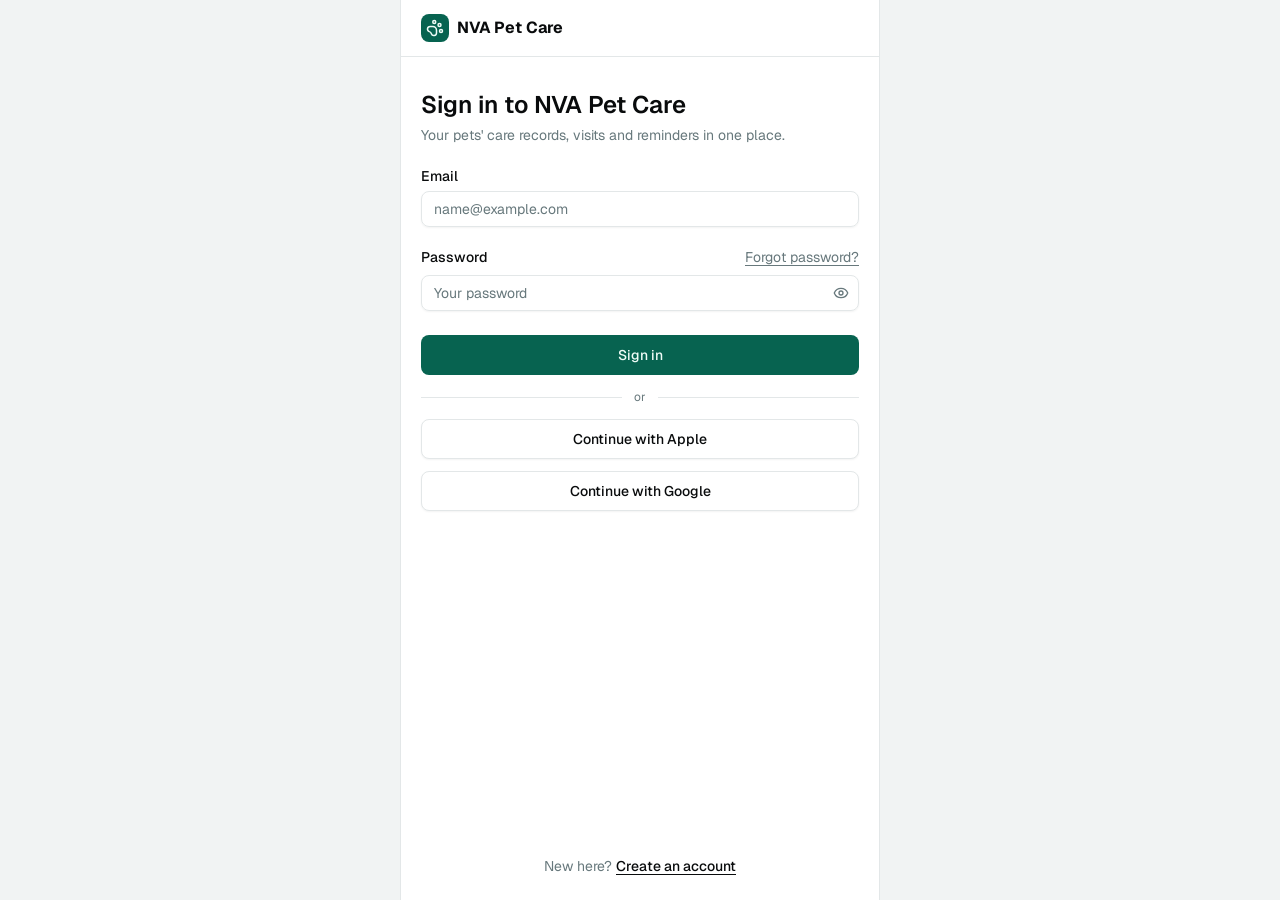
==== index.html @ 175a1b20 "test version commit" ====
<!DOCTYPE html>
<html lang="en">
<head>
  <meta charset="utf-8">
  <meta name="viewport" content="width=device-width, initial-scale=1, viewport-fit=cover">
  <title>Sign in · NVA Pet Care</title>
  <link rel="preconnect" href="https://fonts.googleapis.com">
  <link rel="preconnect" href="https://fonts.gstatic.com" crossorigin>
  <link href="https://fonts.googleapis.com/css2?family=Geist:wght@400;500;600;700;800&display=swap" rel="stylesheet">
  <link rel="stylesheet" href="styles.css">
</head>
<body>
  <div class="app">
    <header class="app-header">
      <a class="brand" href="index.html">
        <span class="brand-mark"><i data-icon="paw-print" data-size="18"></i></span>
        <span class="brand-name">NVA Pet Care</span>
      </a>
      <span style="width:44px;height:44px" aria-hidden="true"></span>
    </header>

    <main class="app-main">
      <!-- Returning user heading -->
      <div data-show="returning" style="display:flex;flex-direction:column;align-items:center;gap:12px;text-align:center">
        <div class="avatar" aria-hidden="true">LM</div>
        <div style="display:flex;flex-direction:column;gap:4px">
          <h1 class="h3">Welcome back, Lucy</h1>
          <p class="muted text-sm" style="margin:0">Sign in to see Waffles' visits and reminders.</p>
        </div>
      </div>

      <!-- New user heading -->
      <div data-show="new" style="display:flex;flex-direction:column;gap:4px">
        <h1 class="h3">Sign in to NVA Pet Care</h1>
        <p class="muted text-sm" style="margin:0">Your pets' care records, visits and reminders in one place.</p>
      </div>

      <form id="signin-form" novalidate style="display:flex;flex-direction:column;gap:24px">
        <div id="form-alert" class="form-alert" role="alert" hidden></div>

        <div class="field-group">
          <!-- Returning: email is remembered -->
          <div class="field" data-show="returning">
            <span class="label" id="email-r-label">Email</span>
            <div class="readonly-email" aria-labelledby="email-r-label">
              <span id="email-r">lucy@example.com</span>
              <button type="button" class="btn btn--link btn--sm" id="not-you">Not you?</button>
            </div>
          </div>

          <!-- New: email input -->
          <div class="field" data-show="new">
            <label class="label" for="email">Email</label>
            <input class="input" id="email" name="email" type="email" placeholder="name@example.com"
                   autocomplete="email" inputmode="email" aria-describedby="email-error">
            <p class="field-error" id="email-error" hidden></p>
          </div>

          <div class="field">
            <div class="field-row">
              <label class="label" for="password">Password</label>
              <a href="#forgot" class="link-muted" data-toast="We'll email you a link to reset your password.">Forgot password?</a>
            </div>
            <div class="input-wrap">
              <input class="input" id="password" name="password" type="password" placeholder="Your password"
                     autocomplete="current-password" aria-describedby="password-error">
              <button type="button" class="reveal" id="reveal" aria-label="Show password" aria-pressed="false">
                <i data-icon="eye" data-size="16"></i>
              </button>
            </div>
            <p class="field-error" id="password-error" hidden></p>
          </div>
        </div>

        <div style="display:flex;flex-direction:column;gap:12px">
          <button type="submit" class="btn btn--primary btn--lg btn--block" id="submit">Sign in</button>
          <div class="separator" role="presentation"><span>or</span></div>
          <button type="button" class="btn btn--outline btn--lg btn--block" data-sso="Apple">Continue with Apple</button>
          <button type="button" class="btn btn--outline btn--lg btn--block" data-sso="Google">Continue with Google</button>
        </div>
      </form>

      <p class="muted text-sm" style="margin:auto 0 0;text-align:center">
        New here? <a href="#create-account" class="link-strong" data-toast="Account creation isn't part of this prototype yet.">Create an account</a>
      </p>
    </main>
  </div>

  <div class="toast-region" aria-live="polite"></div>

  <script src="icons.js"></script>
  <script src="app.js"></script>
</body>
</html>
---- styles.css ----
/* NVA Pet Care — login sample pages
   Plain CSS port of the Syrup Design System tokens (shadcn-style) used on the canvas. */

/* ---------- Tokens ---------- */
:root {
  /* Primitives used by the semantic tokens below */
  --brand-50: oklch(98% 0.0152 171.07);
  --brand-700: oklch(44.66% 0.0834 173.18);
  --brand-800: oklch(37.69% 0.0677 172.92);
  --mist-100: oklch(96.3% 0.002 197.1);
  --mist-200: oklch(92.5% 0.005 214.3);
  --mist-400: oklch(72.3% 0.014 214.4);
  --mist-500: oklch(56% 0.021 213.5);
  --mist-800: oklch(27.5% 0.011 216.9);
  --mist-900: oklch(21.8% 0.008 223.9);
  --mist-950: oklch(14.8% 0.004 228.8);
  --zinc-100: oklch(96.7% 0.001 286.375);
  --zinc-900: oklch(21% 0.006 285.885);
  --red-600: oklch(57.7% 0.245 27.325);

  /* Semantic (light) */
  --background: #fff;
  --foreground: var(--mist-950);
  --card: #fff;
  --card-foreground: var(--mist-950);
  --primary: var(--brand-700);
  --primary-foreground: var(--brand-50);
  --secondary: var(--zinc-100);
  --secondary-foreground: var(--zinc-900);
  --muted: var(--mist-100);
  --muted-foreground: var(--mist-500);
  --accent: var(--mist-100);
  --accent-foreground: var(--mist-900);
  --destructive: var(--red-600);
  --border: var(--mist-200);
  --input: var(--mist-200);
  --ring: var(--mist-400);

  --spacing: 0.25rem;
  --radius: 0.625rem;
  --shadow-xs: 0 1px 2px 0 rgb(0 0 0 / 0.05);
  --shadow-sm: 0 1px 3px 0 rgb(0 0 0 / 0.1), 0 1px 2px -1px rgb(0 0 0 / 0.1);
  --shadow-lg: 0 10px 15px -3px rgb(0 0 0 / 0.1), 0 4px 6px -4px rgb(0 0 0 / 0.1);
  --ease: cubic-bezier(0.4, 0, 0.2, 1);
  --font-ui: "Geist", ui-sans-serif, system-ui, sans-serif;
}

/* ---------- Base ---------- */
*, *::before, *::after { box-sizing: border-box; }
html, body { height: 100%; }
body {
  margin: 0;
  background: var(--background);
  color: var(--foreground);
  font-family: var(--font-ui);
  font-size: 14px;
  line-height: 20px;
  -webkit-font-smoothing: antialiased;
}
button, input { font: inherit; color: inherit; }
a { color: var(--foreground); }
a:hover { color: var(--muted-foreground); }
svg.icon { flex-shrink: 0; display: block; }
.sr-only {
  position: absolute; width: 1px; height: 1px; padding: 0; margin: -1px;
  overflow: hidden; clip: rect(0 0 0 0); white-space: nowrap; border: 0;
}
[hidden] { display: none !important; }

.h3 { font-size: 24px; line-height: 32px; font-weight: 600; margin: 0; }
.muted { color: var(--muted-foreground); }
.text-sm { font-size: 14px; line-height: 20px; }

/* ---------- App shell (mobile-first, 390px design width) ---------- */
.app {
  min-height: 100dvh;
  max-width: 480px;
  margin: 0 auto;
  display: flex;
  flex-direction: column;
  background: var(--background);
}
@media (min-width: 481px) {
  body { background: var(--muted); }
  .app { border-inline: 1px solid var(--border); }
}

.app-header {
  position: sticky; top: 0; z-index: 10;
  display: flex; align-items: center; justify-content: space-between;
  min-height: 57px;
  padding: 6px 10px 6px 20px;
  border-bottom: 1px solid var(--border);
  background: var(--background);
}
.brand { display: flex; align-items: center; gap: 8px; text-decoration: none; }
.brand-mark {
  display: flex; align-items: center; justify-content: center;
  width: 28px; height: 28px;
  border-radius: calc(var(--radius) * 0.8);
  background: var(--primary); color: var(--primary-foreground);
}
.brand-name { font-size: 16px; font-weight: 700; letter-spacing: -0.01em; color: var(--foreground); }
.header-actions { display: flex; align-items: center; gap: 2px; }

.app-main {
  flex-grow: 1;
  display: flex; flex-direction: column;
  gap: calc(var(--spacing) * 6);
  padding: calc(var(--spacing) * 8) calc(var(--spacing) * 5) calc(var(--spacing) * 6);
}
.app-main--home { gap: calc(var(--spacing) * 5); padding: calc(var(--spacing) * 6) calc(var(--spacing) * 5); }

/* ---------- Button ---------- */
.btn {
  display: inline-flex; align-items: center; justify-content: center; gap: 8px;
  height: 36px; padding: 0 16px;
  border: 1px solid transparent;
  border-radius: calc(var(--radius) * 0.8);
  font-size: 14px; font-weight: 500; white-space: nowrap;
  text-decoration: none; cursor: pointer;
  transition: background-color 150ms var(--ease), color 150ms var(--ease), box-shadow 150ms var(--ease);
  outline: none;
}
.btn:focus-visible { box-shadow: 0 0 0 3px color-mix(in oklab, var(--ring) 50%, transparent); border-color: var(--ring); }
.btn:disabled { opacity: 0.5; pointer-events: none; }
.btn--primary { background: var(--primary); color: var(--primary-foreground); }
.btn--primary:hover { background: color-mix(in oklab, var(--primary) 90%, transparent); color: var(--primary-foreground); }
.btn--outline { background: var(--background); border-color: var(--border); box-shadow: var(--shadow-xs); color: var(--foreground); }
.btn--outline:hover { background: var(--accent); color: var(--accent-foreground); }
.btn--ghost { background: transparent; color: var(--foreground); }
.btn--ghost:hover { background: var(--accent); color: var(--accent-foreground); }
.btn--link { background: transparent; color: var(--primary); padding: 0 8px; text-decoration: underline; text-underline-offset: 4px; }
.btn--link:hover { color: var(--primary); text-decoration-thickness: 2px; }
.btn--sm { height: 32px; padding: 0 12px; gap: 6px; }
.btn--lg { height: 40px; padding: 0 24px; }
.btn--icon { width: 44px; height: 44px; padding: 0; }
.btn--block { width: 100%; }
.btn .spinner {
  width: 16px; height: 16px; border-radius: 50%;
  border: 2px solid currentColor; border-right-color: transparent;
  animation: spin 0.7s linear infinite;
}
@keyframes spin { to { transform: rotate(360deg); } }

/* ---------- Form fields ---------- */
.field-group { display: flex; flex-direction: column; gap: calc(var(--spacing) * 5); }
.field { display: flex; flex-direction: column; gap: 8px; }
.field-row { display: flex; align-items: center; justify-content: space-between; }
.label { font-size: 14px; line-height: 1; font-weight: 500; }
.input {
  width: 100%; height: 36px; padding: 4px 12px;
  border: 1px solid var(--input);
  border-radius: calc(var(--radius) * 0.8);
  background: transparent;
  box-shadow: var(--shadow-xs);
  font-size: 16px; /* 16px avoids iOS zoom; drops to 14px on wider screens */
  outline: none;
  transition: border-color 150ms var(--ease), box-shadow 150ms var(--ease);
}
@media (min-width: 768px) { .input { font-size: 14px; } }
.input::placeholder { color: var(--muted-foreground); }
.input:focus-visible { border-color: var(--ring); box-shadow: 0 0 0 3px color-mix(in oklab, var(--ring) 50%, transparent); }
.input[aria-invalid="true"] { border-color: var(--destructive); }
.input[aria-invalid="true"]:focus-visible { box-shadow: 0 0 0 3px color-mix(in oklab, var(--destructive) 20%, transparent); }
.field-error { margin: 0; font-size: 14px; color: var(--destructive); }

.input-wrap { position: relative; }
.input-wrap .input { padding-right: 40px; }
.input-wrap .reveal {
  position: absolute; right: 2px; top: 2px;
  width: 32px; height: 32px; padding: 0;
  display: flex; align-items: center; justify-content: center;
  border: 0; border-radius: calc(var(--radius) * 0.6);
  background: transparent; color: var(--muted-foreground); cursor: pointer;
}
.input-wrap .reveal:hover { color: var(--foreground); }
.input-wrap .reveal:focus-visible { outline: 2px solid var(--ring); }

.readonly-email {
  display: flex; align-items: center; justify-content: space-between; gap: 8px;
  height: 36px; padding: 0 2px 0 12px;
  border: 1px solid var(--input);
  border-radius: calc(var(--radius) * 0.8);
  background: var(--muted); font-size: 14px;
}

.link-muted { font-size: 14px; color: var(--muted-foreground); text-decoration: underline; text-underline-offset: 3px; }
.link-strong { color: var(--foreground); font-weight: 500; text-decoration: underline; text-underline-offset: 3px; }

.separator { display: flex; align-items: center; gap: 12px; color: var(--muted-foreground); font-size: 12px; }
.separator::before, .separator::after { content: ""; flex: 1; height: 1px; background: var(--border); }

.form-alert {
  padding: 10px 12px; border-radius: var(--radius);
  border: 1px solid color-mix(in oklab, var(--destructive) 30%, transparent);
  background: color-mix(in oklab, var(--destructive) 6%, transparent);
  color: var(--destructive); font-size: 14px;
}

/* ---------- Avatar ---------- */
.avatar {
  display: flex; align-items: center; justify-content: center;
  width: 48px; height: 48px; border-radius: 9999px;
  background: var(--muted); font-size: 16px; font-weight: 500;
}

/* ---------- Card ---------- */
.card {
  display: flex; flex-direction: column; gap: 16px;
  padding: 16px 0;
  border: 1px solid var(--border);
  border-radius: calc(var(--radius) * 1.4);
  background: var(--card); color: var(--card-foreground);
  box-shadow: var(--shadow-xs);
}
.card-header { display: grid; grid-template-columns: 1fr auto; gap: 4px 12px; padding: 0 16px; }
.card-title { margin: 0; font-size: 16px; line-height: 1.2; font-weight: 600; }
.card-description { margin: 0; grid-column: 1; font-size: 14px; color: var(--muted-foreground); }
.card-action { grid-column: 2; grid-row: 1 / span 2; align-self: start; }
.card-content { padding: 0 16px; }
.card-footer { display: flex; gap: 8px; padding: 12px 16px 0; border-top: 1px solid var(--border); }
a.card { text-decoration: none; transition: background-color 150ms var(--ease); }
a.card:hover { background: var(--accent); color: var(--card-foreground); }

.pet-row { display: flex; align-items: center; gap: 14px; }
.pet-photo {
  flex-shrink: 0; display: flex; flex-direction: column; align-items: center; justify-content: center; gap: 2px;
  width: 64px; height: 64px; border-radius: calc(var(--radius) * 1.4);
  background: var(--muted); color: var(--muted-foreground); font-size: 10px;
}
.pet-meta { display: flex; flex-direction: column; gap: 2px; flex-grow: 1; }
.pet-name { font-size: 16px; font-weight: 600; }
.pet-sub { font-size: 13px; color: var(--muted-foreground); }

.meta-list { display: flex; flex-direction: column; gap: 6px; font-size: 14px; }
.meta-list span { display: flex; align-items: center; gap: 8px; }
.meta-list .icon { color: var(--muted-foreground); }

/* ---------- Badge ---------- */
.badge {
  display: inline-flex; align-items: center; gap: 4px;
  height: 22px; padding: 0 8px;
  border: 1px solid transparent; border-radius: 9999px;
  font-size: 12px; font-weight: 500; white-space: nowrap;
}
.badge--secondary { background: var(--secondary); color: var(--secondary-foreground); }
.badge--outline { border-color: var(--border); color: var(--foreground); }

/* ---------- Alert ---------- */
.alert {
  display: grid; grid-template-columns: 18px 1fr; gap: 2px 12px;
  padding: 12px 16px;
  border: 1px solid var(--border); border-radius: var(--radius);
  background: var(--card);
}
.alert .icon { grid-row: 1 / span 2; margin-top: 1px; }
.alert-title { margin: 0; font-size: 14px; font-weight: 500; }
.alert-description { margin: 0; font-size: 14px; color: var(--muted-foreground); }

/* ---------- Bottom tab bar ---------- */
.tabbar {
  position: sticky; bottom: 0;
  display: grid; grid-template-columns: repeat(4, 1fr);
  padding: 6px 4px calc(6px + env(safe-area-inset-bottom));
  border-top: 1px solid var(--border);
  background: var(--background);
}
.tabbar a {
  display: flex; flex-direction: column; align-items: center; justify-content: center; gap: 2px;
  min-height: 44px; font-size: 11px; color: var(--muted-foreground); text-decoration: none;
}
.tabbar a[aria-current="page"] { color: var(--foreground); font-weight: 600; }
.tabbar a:hover { color: var(--foreground); }

/* ---------- Toast ---------- */
.toast-region {
  position: fixed; left: 50%; bottom: 88px; transform: translateX(-50%);
  width: min(358px, calc(100vw - 32px));
  display: flex; flex-direction: column; gap: 8px; z-index: 50; pointer-events: none;
}
.toast {
  padding: 12px 16px;
  border: 1px solid var(--border); border-radius: var(--radius);
  background: var(--background); box-shadow: var(--shadow-lg);
  font-size: 14px;
  animation: toast-in 200ms var(--ease);
}
.toast.is-leaving { opacity: 0; transform: translateY(8px); transition: opacity 200ms, transform 200ms; }
@keyframes toast-in { from { opacity: 0; transform: translateY(8px); } }

@media (prefers-reduced-motion: reduce) {
  *, *::before, *::after { animation: none !important; transition: none !important; }
}
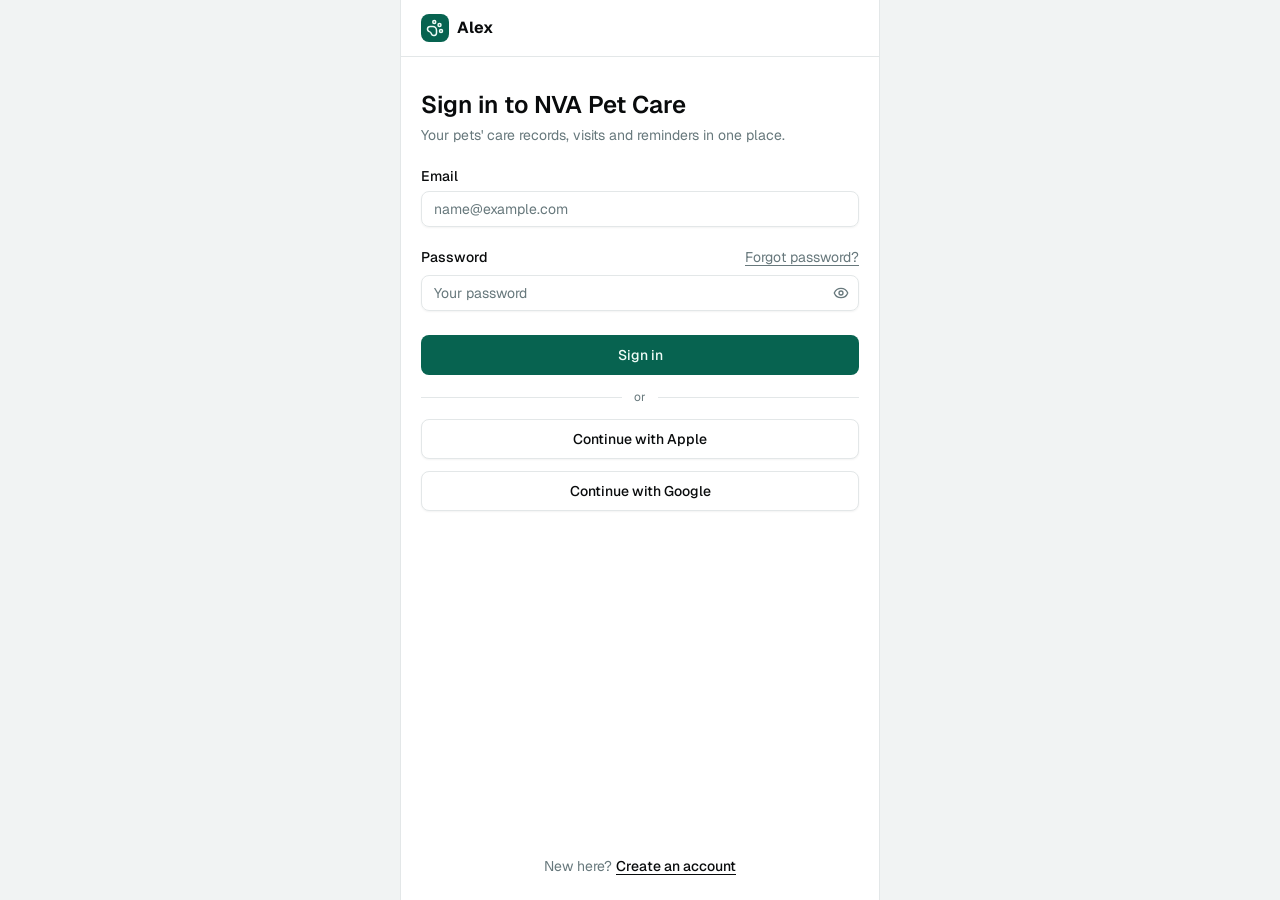
==== commit 92a190a8: "further test changes" ====
--- a/index.html
+++ b/index.html
@@ -14,7 +14,7 @@
     <header class="app-header">
       <a class="brand" href="index.html">
         <span class="brand-mark"><i data-icon="paw-print" data-size="18"></i></span>
-        <span class="brand-name">NVA Pet Care</span>
+        <span class="brand-name">Alex</span>
       </a>
       <span style="width:44px;height:44px" aria-hidden="true"></span>
     </header>
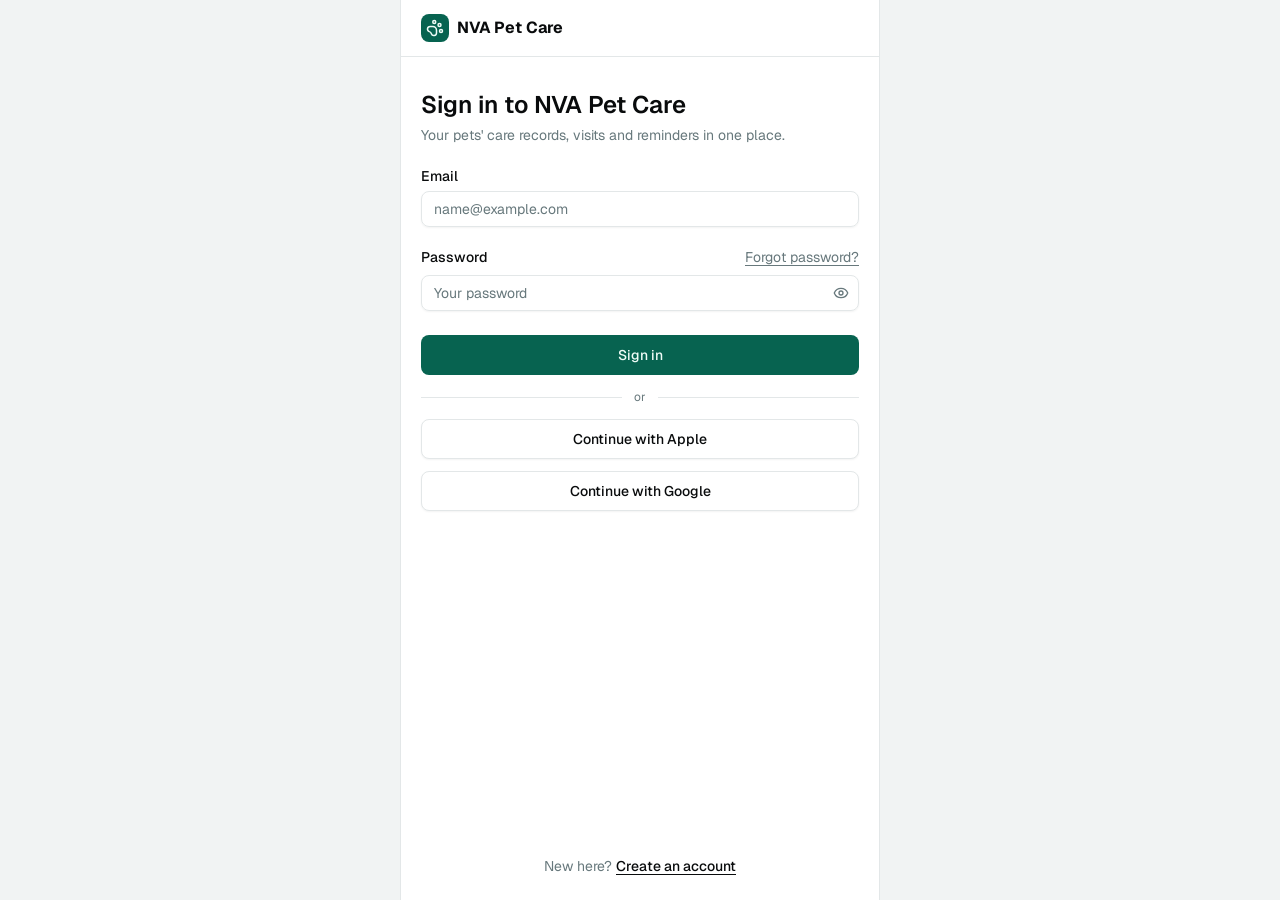
==== commit 35d81be8: "reverted changes" ====
--- a/index.html
+++ b/index.html
@@ -14,7 +14,7 @@
     <header class="app-header">
       <a class="brand" href="index.html">
         <span class="brand-mark"><i data-icon="paw-print" data-size="18"></i></span>
-        <span class="brand-name">Alex</span>
+        <span class="brand-name">NVA Pet Care</span>
       </a>
       <span style="width:44px;height:44px" aria-hidden="true"></span>
     </header>
